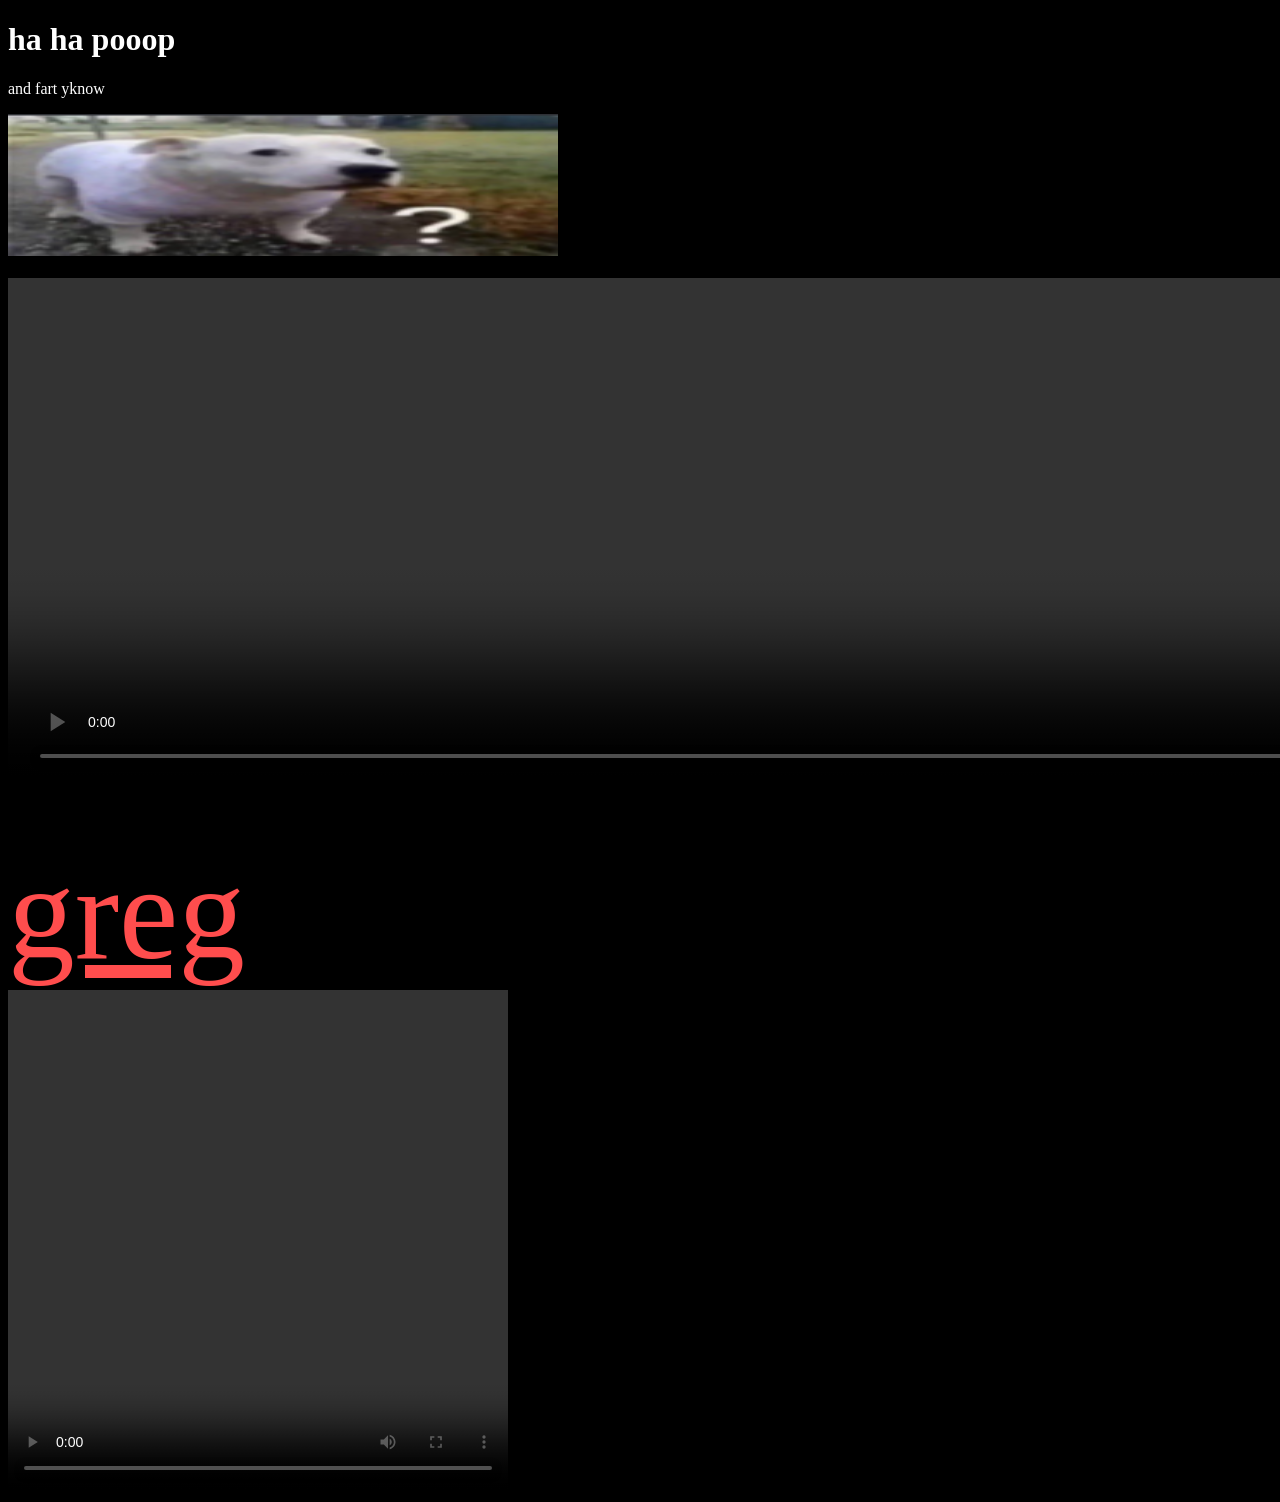
==== index.html @ 11129ce2 "Add files via upload" ====
<!DOCTYPE html>
<html lang="en"
<html>
<head>


<body style="background-color:black;">
    <h1 style="color:white;">ha ha pooop</h1>
    <p style="color:white;"> and fart yknow</p>
    <img src="dog.png" alt="dog" width="550" height="142"> 
    <br>
    <br>
    <video width="1500" height="500" controls>
        <source src="DAMN.mp4" type="video/mp4">
      Your browser does not support the DAMN tag.
      </video> 
</body>
<br>
<br>
<br>
<br>
<a href="https://www.youtube.com/watch?v=XR-81xAZ_ms" style="color:#ff4d4d;font-family:'Roboto Thin';font-size:100pt">greg</a>
<br>

</html>

<video width="500" height="500" controls>
    <source src="skeleton_yard.mp4" type="video/mp4">
  skelteon
  </video>
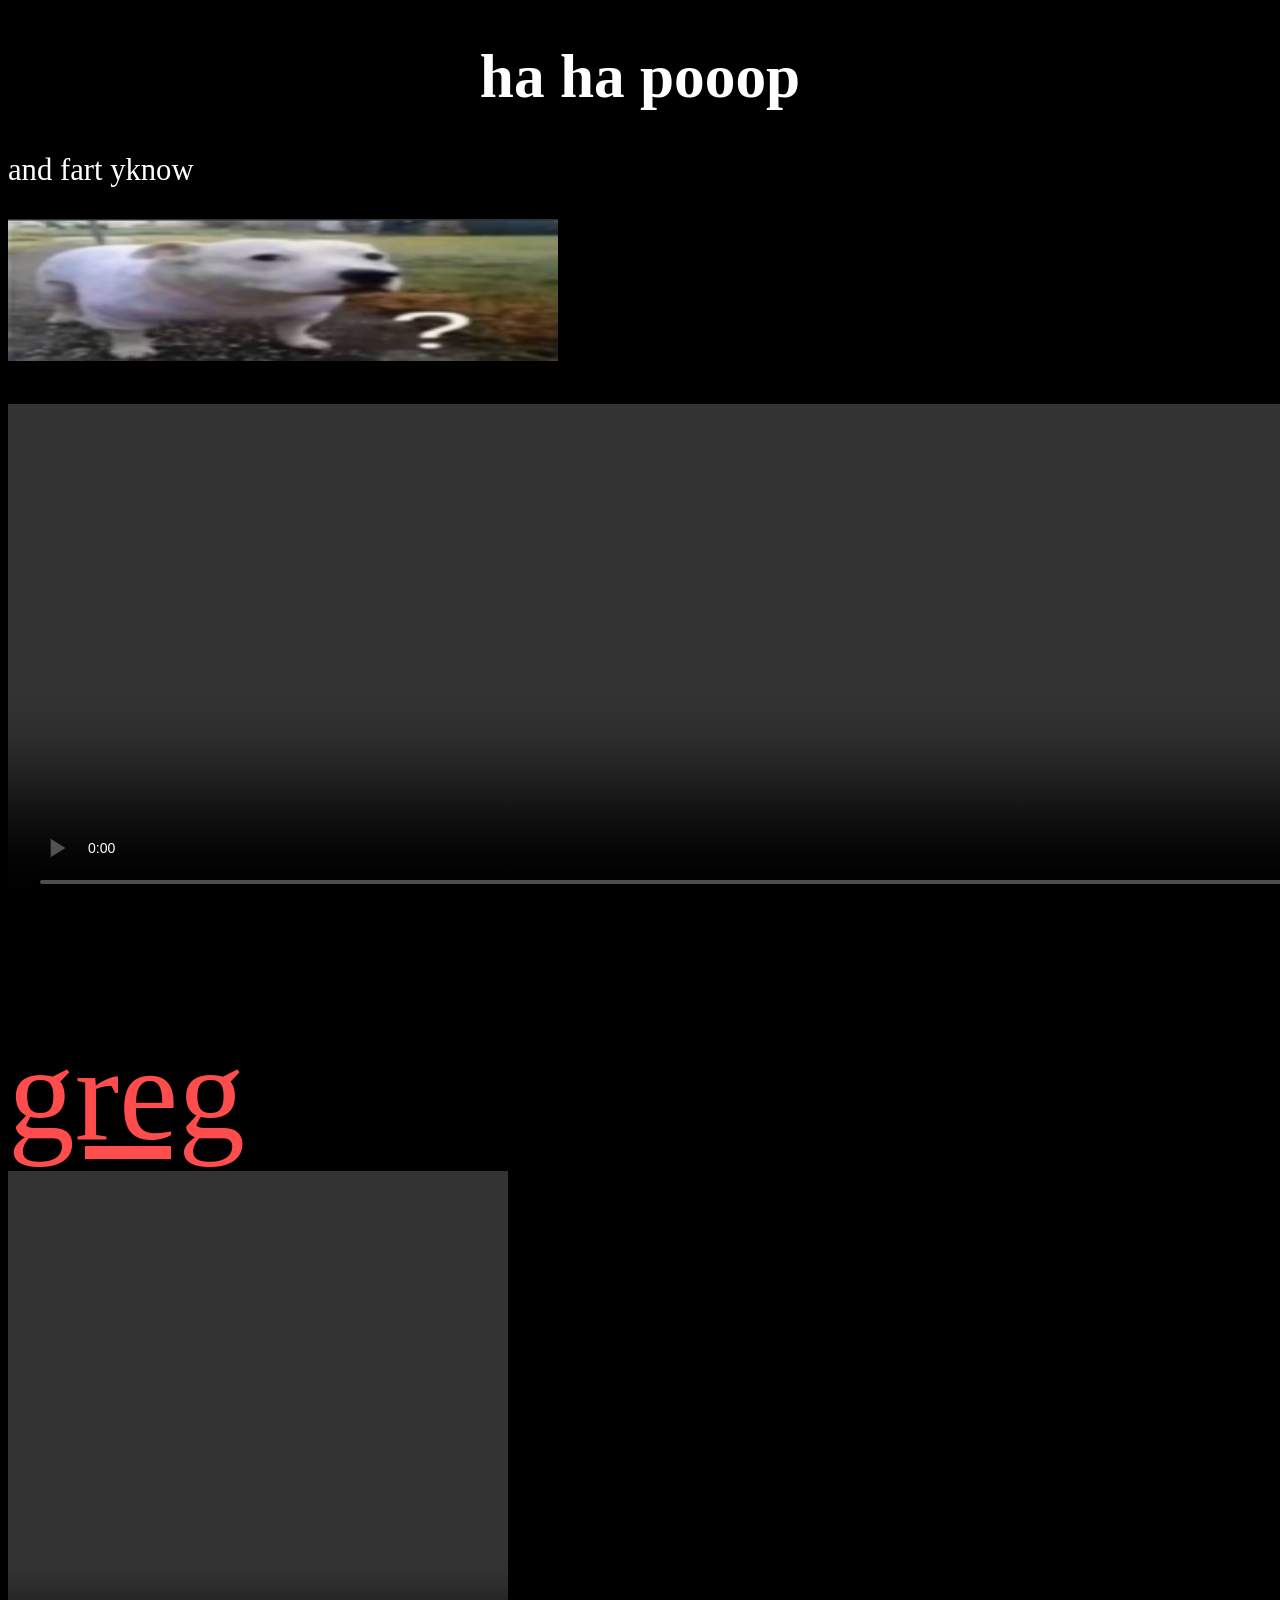
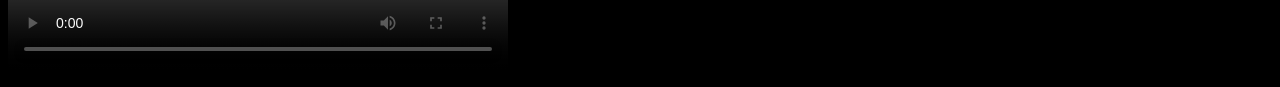
==== commit 1057b6ca: "Add files via upload" ====
--- a/index.html
+++ b/index.html
@@ -3,9 +3,11 @@
 <html>
 <head>
 
-
-<body style="background-color:black;">
-    <h1 style="color:white;">ha ha pooop</h1>
+<style>
+  h1 {text-align: center;}
+</style>
+<body style="background-color:black;font-size:23pt">
+    <h1 {text-align: center;} style="color:white;">ha ha pooop</h1>
     <p style="color:white;"> and fart yknow</p>
     <img src="dog.png" alt="dog" width="550" height="142"> 
     <br>
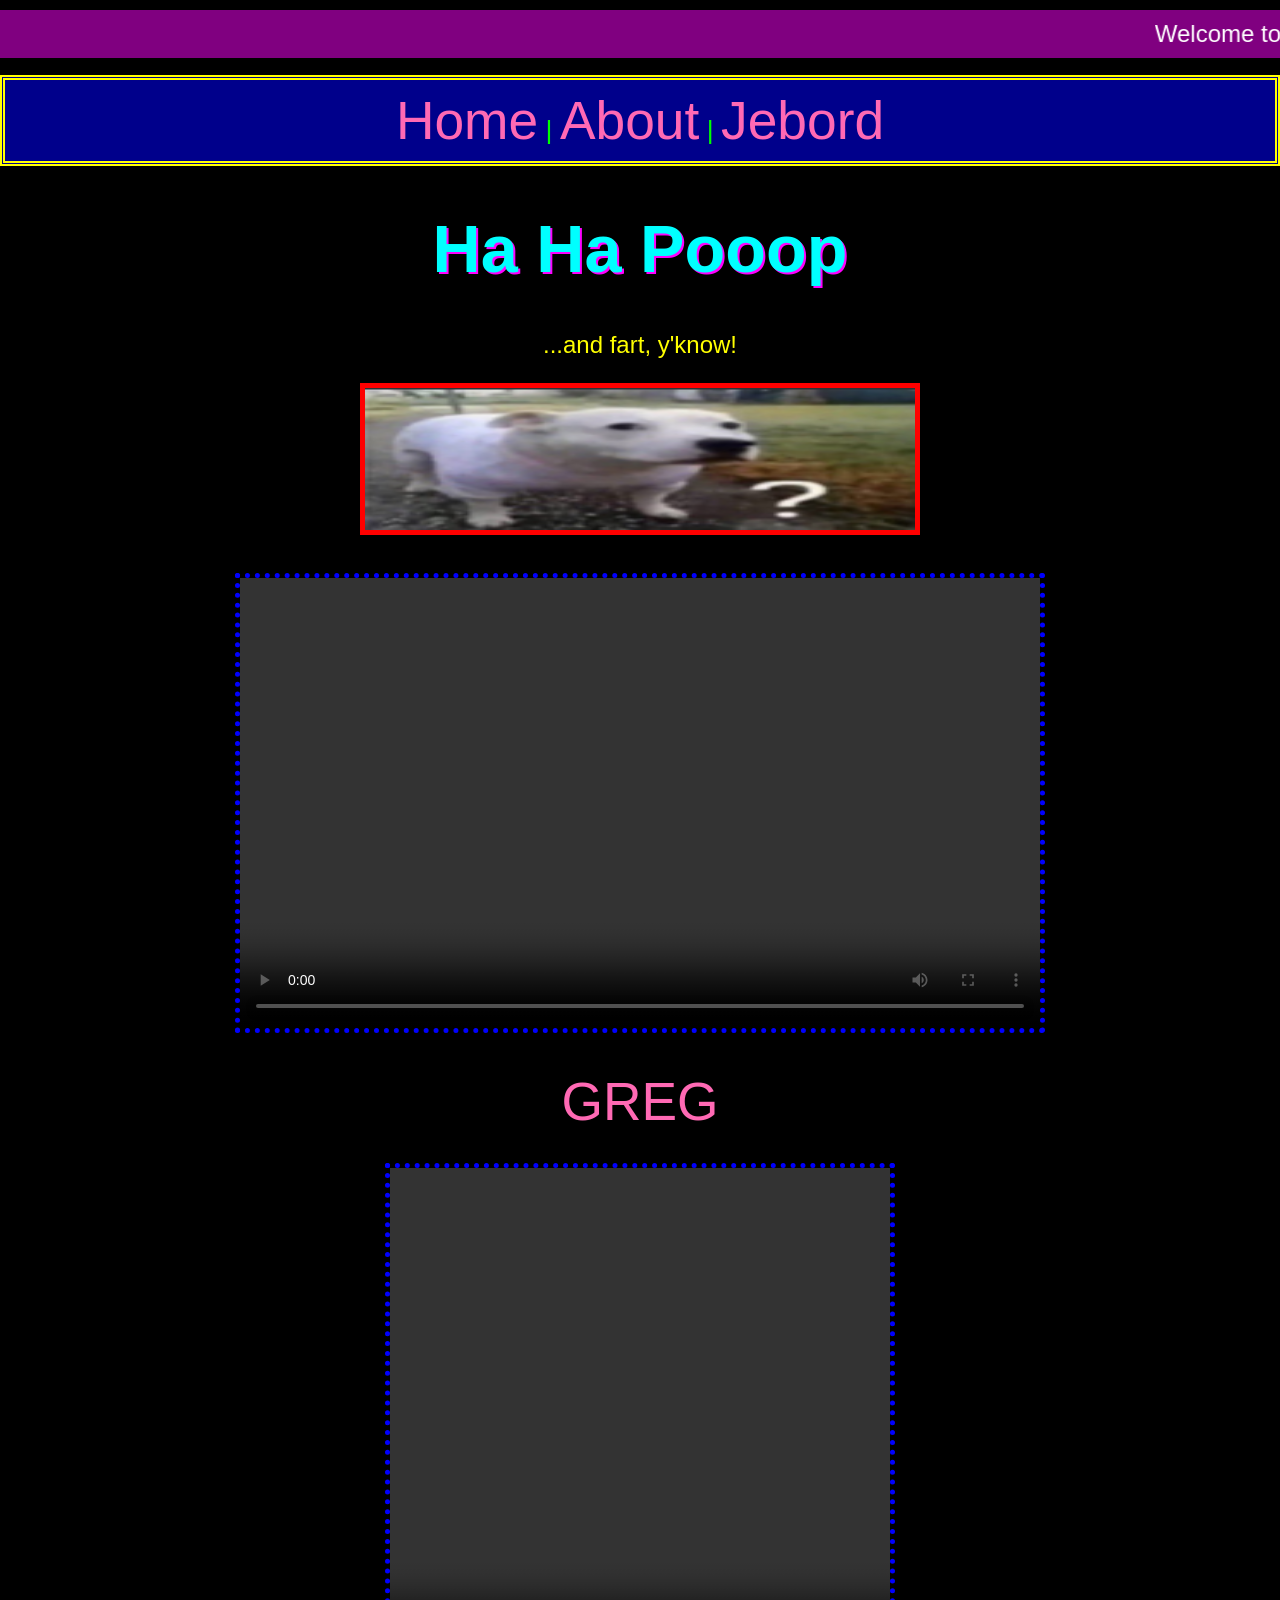
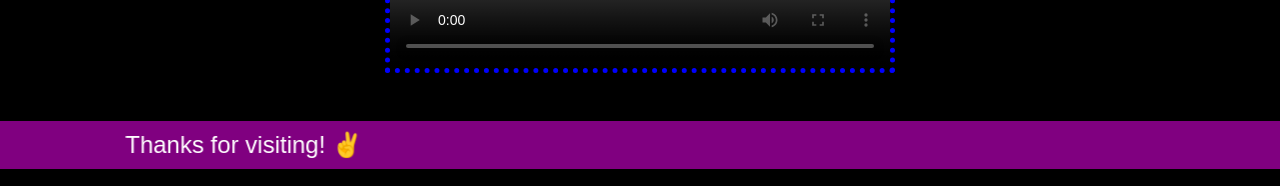
==== commit dbb0bc26: "Add files via upload" ====
--- a/index.html
+++ b/index.html
@@ -1,32 +1,103 @@
 <!DOCTYPE html>
-<html lang="en"
-<html>
+<html lang="en">
 <head>
+    <meta charset="UTF-8">
+    <title>websit </title>
+    <style>
+        body {
+            background-color: black;
+            color: lime;
+            font-family: "Comic Sans MS", cursive, sans-serif;
+            font-size: 20pt;
+            text-align: center;
+            margin: 0;
+            padding: 0;
+        }
+        h1 {
+            color: cyan;
+            font-size: 50pt;
+            text-shadow: 2px 2px magenta;
+            animation: blink 1s infinite;
+        }
+        p {
+            font-size: 18pt;
+            color: yellow;
+        }
+        a {
+            color: hotpink;
+            text-decoration: none;
+            font-size: 40pt;
+        }
+        a:hover {
+            color: lime;
+            text-decoration: underline;
+        }
+        img {
+            border: 5px solid red;
+        }
+        marquee {
+            color: white;
+            background: purple;
+            font-size: 18pt;
+            padding: 10px;
+            margin: 10px 0;
+        }
+        video {
+            border: 5px dotted blue;
+        }
+        @keyframes blink {
+            0%, 100% {
+                opacity: 1;
+            }
+            50% {
+                opacity: 0;
+            }
+        }
+        nav {
+            background-color: darkblue;
+            padding: 10px;
+            margin-bottom: 20px;
+            border: 5px double yellow;
+        }
+        nav a {
+            display: inline-block;
+        }@keyframes blink {
+            0%, 100% {
+                opacity: 1;
+            }
+            50% {
+                opacity: 0;
+            }
+          }
+    </style>
+</head>
+<body>
+    <marquee behavior="scroll" direction="left">Welcome to the Coolest Website Ever! 😎</marquee>
 
-<style>
-  h1 {text-align: center;}
-</style>
-<body style="background-color:black;font-size:23pt">
-    <h1 {text-align: center;} style="color:white;">ha ha pooop</h1>
-    <p style="color:white;"> and fart yknow</p>
-    <img src="dog.png" alt="dog" width="550" height="142"> 
-    <br>
-    <br>
-    <video width="1500" height="500" controls>
+    <nav>
+      <a href="index.html">Home </a>
+      |
+      <a href="about.html">About</a>
+      |
+      <a href="https://cullenk2atwit.github.io/Jeboard/">Jebord</a>
+      
+  </nav>
+    <h1>Ha Ha Pooop</h1>
+    <p>...and fart, y'know!</p>
+    <img src="dog.png" alt="dog" width="550" height="142">
+    <br><br>
+    <video width="800" height="450" controls>
         <source src="DAMN.mp4" type="video/mp4">
-      Your browser does not support the DAMN tag.
-      </video> 
+        Your browser does not support the video tag.
+    </video>
+    <br><br>
+    <a href="https://www.youtube.com/watch?v=XR-81xAZ_ms">GREG</a>
+    <br><br>
+    <video width="500" height="500" controls>
+        <source src="skeleton_yard.mp4" type="video/mp4">
+        Skeleton Yard
+    </video>
+    <br><br>
+    <marquee behavior="alternate" direction="right">Thanks for visiting! ✌️</marquee>
 </body>
-<br>
-<br>
-<br>
-<br>
-<a href="https://www.youtube.com/watch?v=XR-81xAZ_ms" style="color:#ff4d4d;font-family:'Roboto Thin';font-size:100pt">greg</a>
-<br>
-
 </html>
-
-<video width="500" height="500" controls>
-    <source src="skeleton_yard.mp4" type="video/mp4">
-  skelteon
-  </video> 
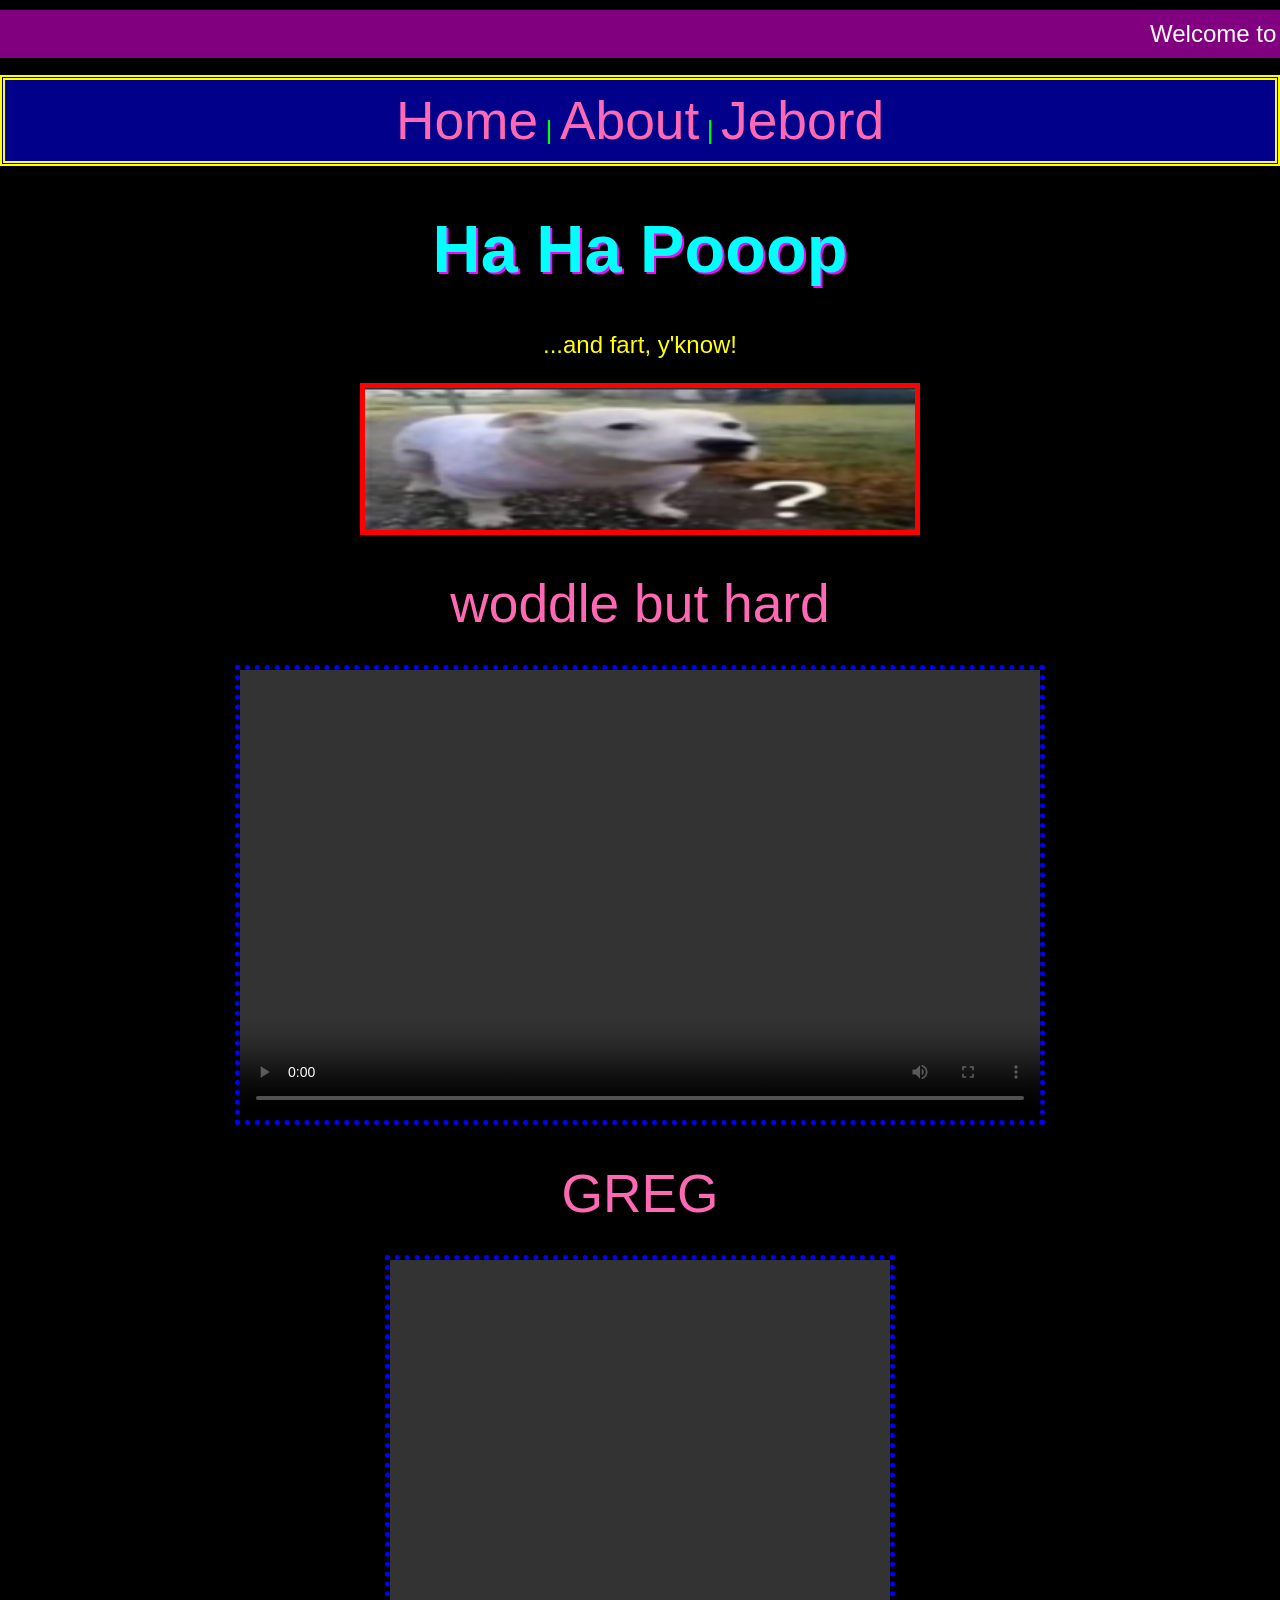
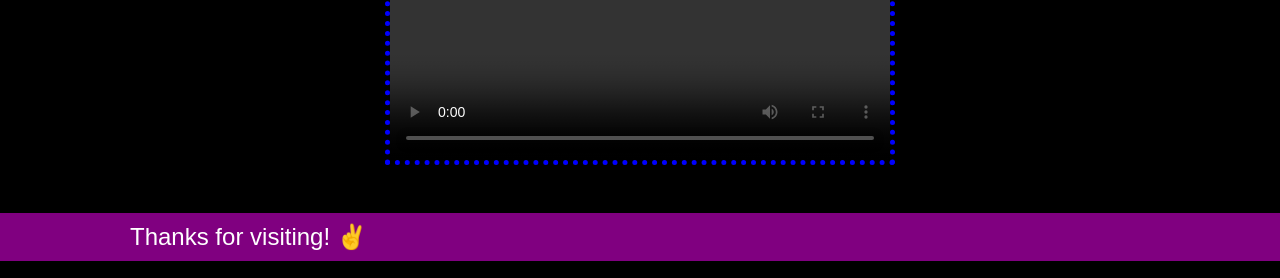
==== commit 6d092555: "Add files via upload" ====
--- a/index.html
+++ b/index.html
@@ -82,9 +82,12 @@
       <a href="https://cullenk2atwit.github.io/Jeboard/">Jebord</a>
       
   </nav>
+ 
     <h1>Ha Ha Pooop</h1>
     <p>...and fart, y'know!</p>
     <img src="dog.png" alt="dog" width="550" height="142">
+    <br><br>
+    <a href="https://cullenk2atwit.github.io/worldle/">woddle but hard</a>
     <br><br>
     <video width="800" height="450" controls>
         <source src="DAMN.mp4" type="video/mp4">
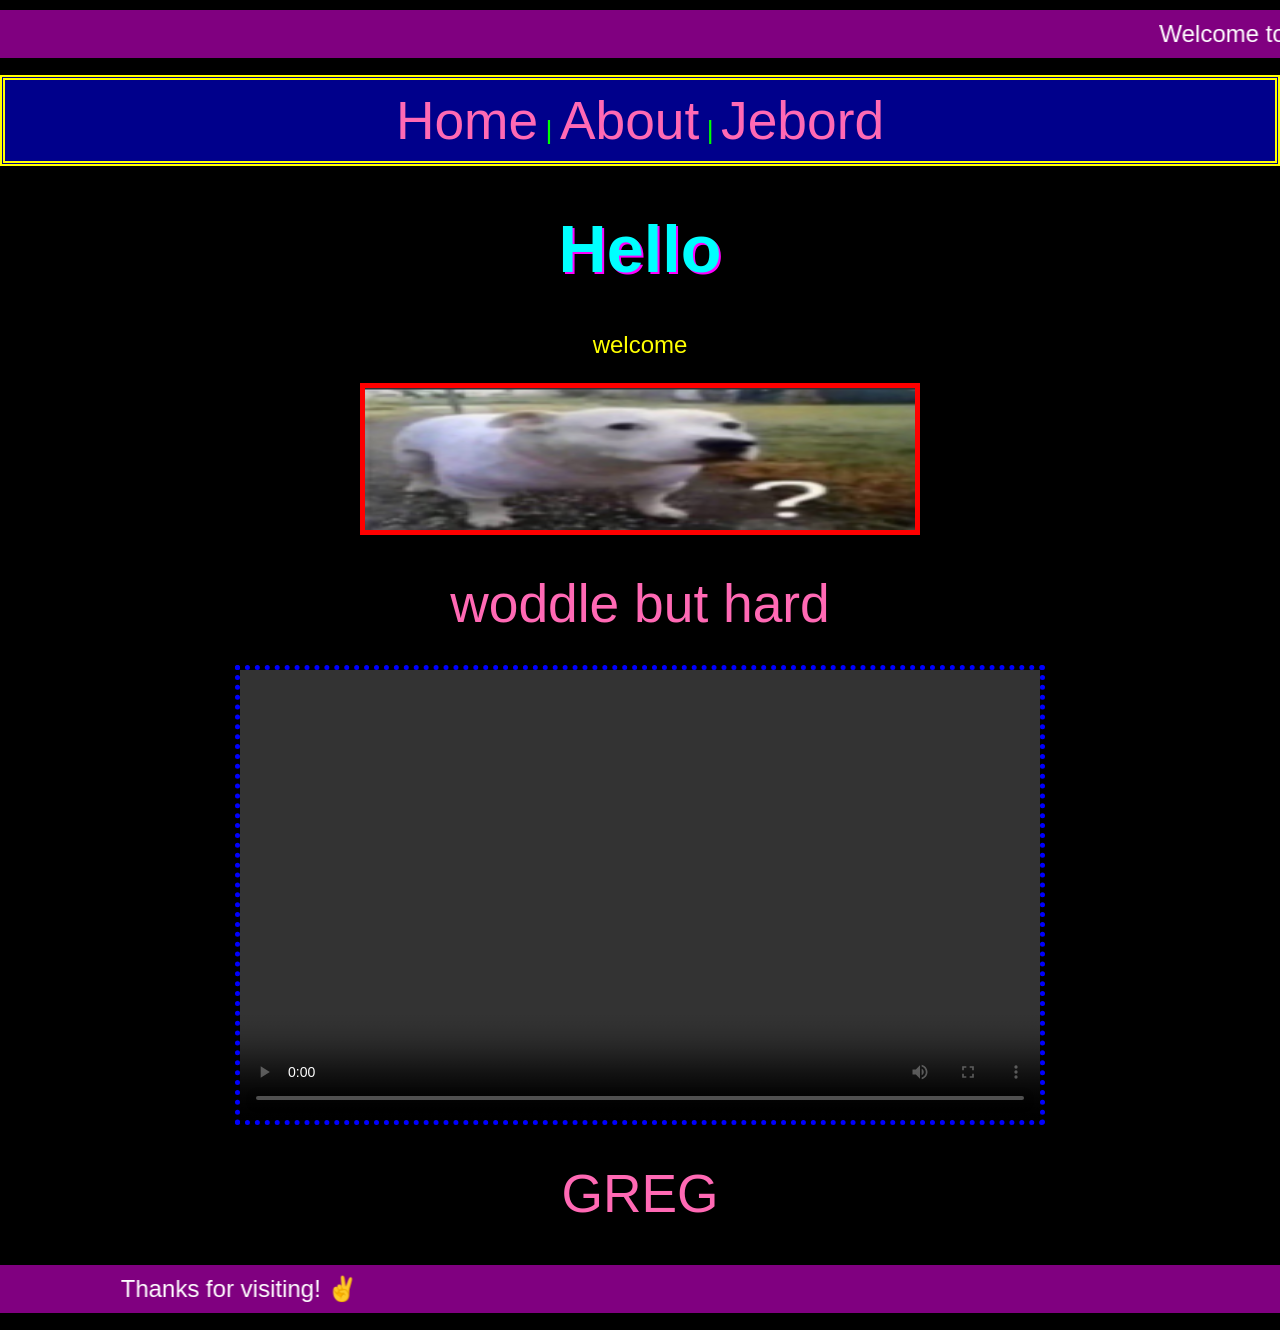
==== commit 82fa7115: "Change heading and paragraph content in index.html Updated the heading and paragraph text for clarit" ====
--- a/index.html
+++ b/index.html
@@ -83,8 +83,8 @@
       
   </nav>
  
-    <h1>Ha Ha Pooop</h1>
-    <p>...and fart, y'know!</p>
+    <h1>Hello</h1>
+    <p>welcome</p>
     <img src="dog.png" alt="dog" width="550" height="142">
     <br><br>
     <a href="https://cullenk2atwit.github.io/worldle/">woddle but hard</a>
@@ -96,11 +96,7 @@
     <br><br>
     <a href="https://www.youtube.com/watch?v=XR-81xAZ_ms">GREG</a>
     <br><br>
-    <video width="500" height="500" controls>
-        <source src="skeleton_yard.mp4" type="video/mp4">
-        Skeleton Yard
-    </video>
-    <br><br>
     <marquee behavior="alternate" direction="right">Thanks for visiting! ✌️</marquee>
 </body>
 </html>
+
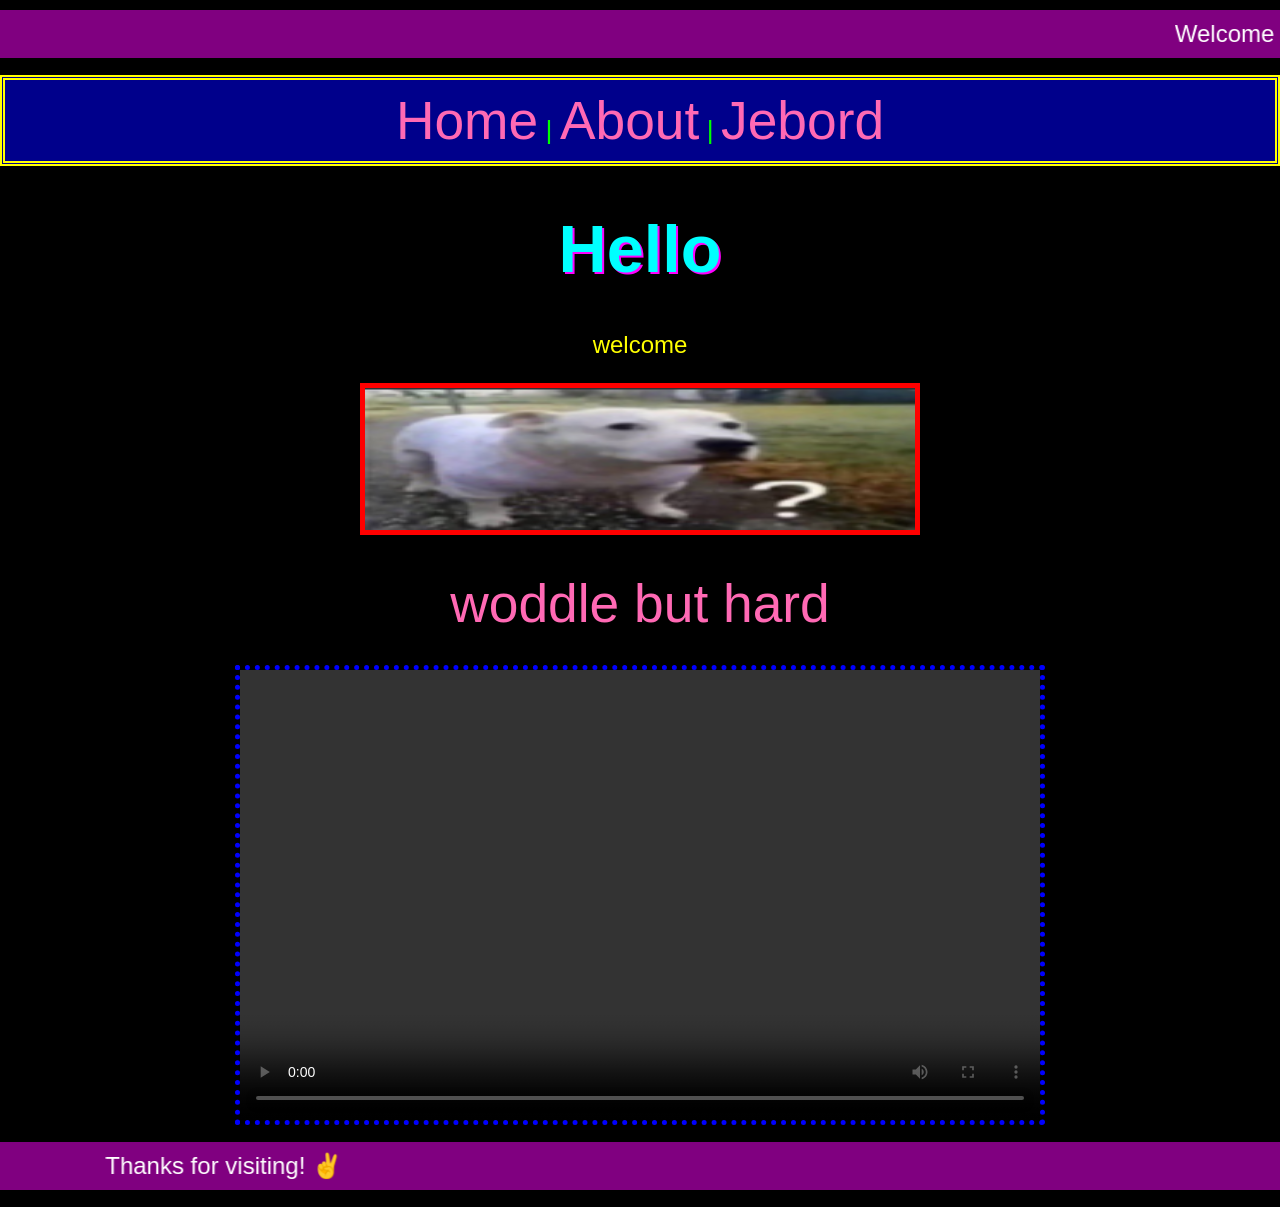
==== commit 809c0c91: "Fix HTML formatting and structure" ====
--- a/index.html
+++ b/index.html
@@ -93,10 +93,8 @@
         <source src="DAMN.mp4" type="video/mp4">
         Your browser does not support the video tag.
     </video>
-    <br><br>
-    <a href="https://www.youtube.com/watch?v=XR-81xAZ_ms">GREG</a>
-    <br><br>
     <marquee behavior="alternate" direction="right">Thanks for visiting! ✌️</marquee>
 </body>
 </html>
 
+
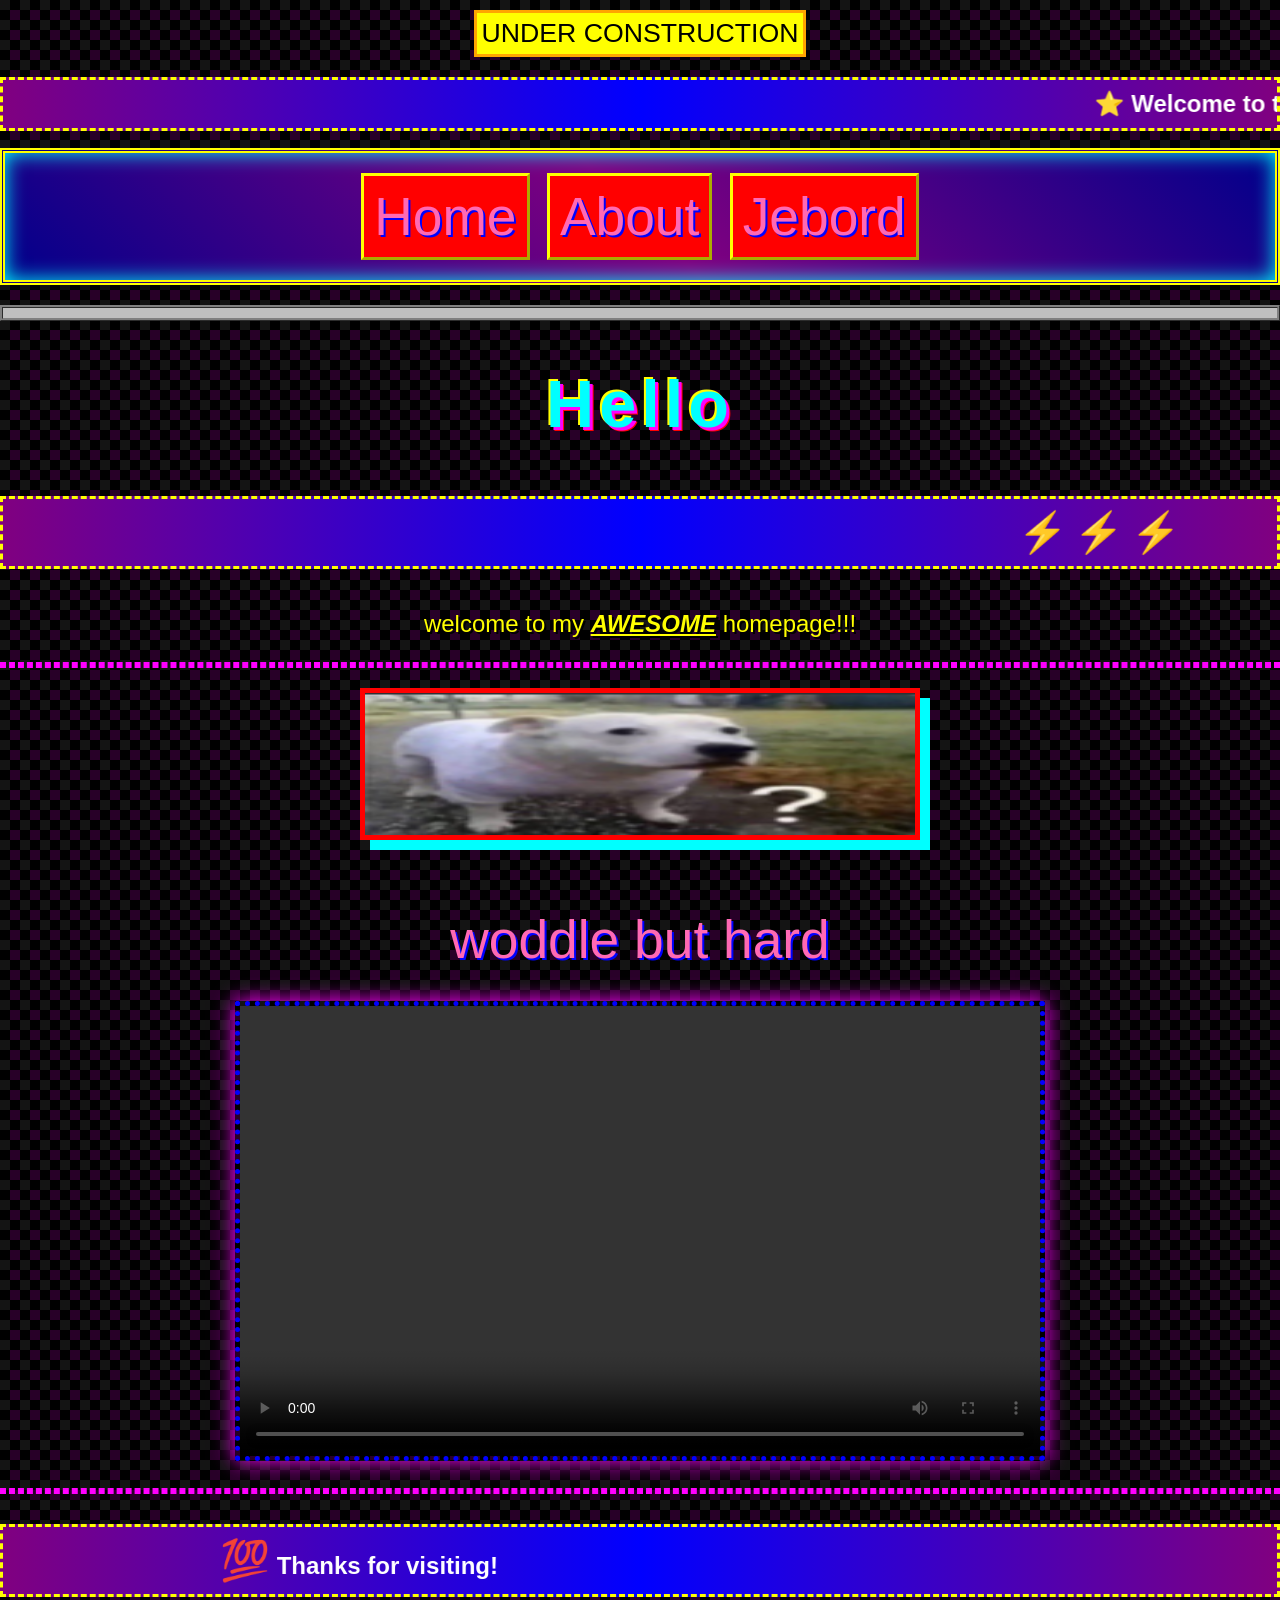
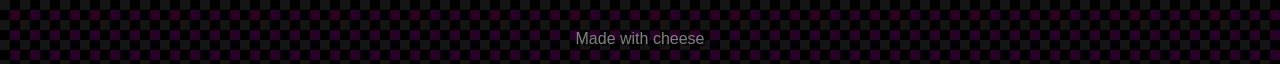
==== commit 8ef28003: "Revamp index.html with new styles and animations Updated the website's HTML structure and styling, e" ====
--- a/index.html
+++ b/index.html
@@ -2,99 +2,226 @@
 <html lang="en">
 <head>
     <meta charset="UTF-8">
-    <title>websit </title>
+    <title>🌟 websit 🌟</title>
     <style>
         body {
-            background-color: black;
+            background: black url('data:image/svg+xml;utf8,<svg xmlns="http://www.w3.org/2000/svg" width="20" height="20"><rect fill="rgb(20,20,20)" width="10" height="10"/><rect fill="rgb(40,0,40)" x="10" y="10" width="10" height="10"/></svg>');
             color: lime;
             font-family: "Comic Sans MS", cursive, sans-serif;
             font-size: 20pt;
             text-align: center;
             margin: 0;
             padding: 0;
-        }
+            cursor: url('data:image/svg+xml;utf8,<svg xmlns="http://www.w3.org/2000/svg" width="16" height="16"><text y="14" font-size="14">👆</text></svg>'), auto;
+        }
+        
+        .construction {
+            background: yellow;
+            color: black;
+            padding: 5px;
+            border: 3px solid orange;
+            display: inline-block;
+            margin: 10px;
+            animation: shake 0.5s infinite;
+        }
+        
+        @keyframes shake {
+            0%, 100% { transform: rotate(-2deg); }
+            50% { transform: rotate(2deg); }
+        }
+        
         h1 {
             color: cyan;
             font-size: 50pt;
-            text-shadow: 2px 2px magenta;
-            animation: blink 1s infinite;
-        }
+            text-shadow: 3px 3px magenta, -2px -2px yellow, 4px 4px red;
+            animation: blink 1s infinite, rainbow 3s infinite;
+            letter-spacing: 5px;
+        }
+        
+        @keyframes rainbow {
+            0% { color: cyan; }
+            25% { color: lime; }
+            50% { color: yellow; }
+            75% { color: magenta; }
+            100% { color: cyan; }
+        }
+        
         p {
             font-size: 18pt;
             color: yellow;
-        }
+            text-shadow: 2px 2px black;
+        }
+        
         a {
             color: hotpink;
             text-decoration: none;
             font-size: 40pt;
-        }
+            text-shadow: 2px 2px blue;
+        }
+        
         a:hover {
             color: lime;
             text-decoration: underline;
-        }
+            animation: blink 0.3s infinite;
+        }
+        
         img {
             border: 5px solid red;
-        }
+            box-shadow: 10px 10px 0px cyan;
+            animation: float 3s ease-in-out infinite;
+        }
+        
+        @keyframes float {
+            0%, 100% { transform: translateY(0px); }
+            50% { transform: translateY(-20px); }
+        }
+        
         marquee {
             color: white;
-            background: purple;
+            background: linear-gradient(90deg, purple, blue, purple);
             font-size: 18pt;
             padding: 10px;
             margin: 10px 0;
-        }
+            border: 3px dashed yellow;
+            font-weight: bold;
+        }
+        
         video {
             border: 5px dotted blue;
-        }
+            box-shadow: 0 0 20px magenta;
+        }
+        
         @keyframes blink {
-            0%, 100% {
-                opacity: 1;
-            }
-            50% {
-                opacity: 0;
-            }
-        }
+            0%, 100% { opacity: 1; }
+            50% { opacity: 0; }
+        }
+        
         nav {
-            background-color: darkblue;
-            padding: 10px;
+            background: linear-gradient(45deg, darkblue, purple, darkblue);
+            padding: 15px;
             margin-bottom: 20px;
             border: 5px double yellow;
-        }
+            box-shadow: inset 0 0 20px cyan;
+        }
+        
         nav a {
             display: inline-block;
-        }@keyframes blink {
-            0%, 100% {
-                opacity: 1;
-            }
-            50% {
-                opacity: 0;
-            }
-          }
+            background: red;
+            padding: 10px;
+            margin: 5px;
+            border: 3px outset yellow;
+            animation: pulse 2s infinite;
+        }
+        
+        @keyframes pulse {
+            0%, 100% { transform: scale(1); }
+            50% { transform: scale(1.1); }
+        }
+        
+        .counter {
+            background: black;
+            color: lime;
+            border: 3px solid lime;
+            padding: 10px;
+            display: inline-block;
+            font-size: 16pt;
+            margin: 20px;
+            font-family: "Courier New", monospace;
+        }
+        
+        .geocities-banner {
+            background: silver;
+            border: 3px ridge gray;
+            padding: 5px;
+            margin: 10px 0;
+            font-size: 12pt;
+            color: black;
+        }
+        
+        .sparkle {
+            display: inline-block;
+            animation: spin 2s linear infinite;
+        }
+        
+        @keyframes spin {
+            from { transform: rotate(0deg); }
+            to { transform: rotate(360deg); }
+        }
+        
+        hr {
+            border: 3px dashed magenta;
+            margin: 20px 0;
+        }
+        
+        .webring {
+            background: darkgreen;
+            color: yellow;
+            padding: 15px;
+            border: 5px ridge lime;
+            margin: 20px auto;
+            max-width: 600px;
+            font-size: 14pt;
+        }
     </style>
 </head>
 <body>
-    <marquee behavior="scroll" direction="left">Welcome to the Coolest Website Ever! 😎</marquee>
-
+    <div class="construction">UNDER CONSTRUCTION </div>
+    
+    <marquee behavior="scroll" direction="left" scrollamount="10">
+        <span class="sparkle">⭐</span> Welcome to the Coolest Website Ever! 
+    
+    </marquee>
+    
     <nav>
-      <a href="index.html">Home </a>
-      |
-      <a href="about.html">About</a>
-      |
-      <a href="https://cullenk2atwit.github.io/Jeboard/">Jebord</a>
-      
-  </nav>
+        <a href="index.html">Home</a>
+        <a href="about.html"> About</a>
+        <a href="https://cullenk2atwit.github.io/Jeboard/"> Jebord</a>
+    </nav>
+    
+    <div class="geocities-banner">
+        
+    </div>
  
-    <h1>Hello</h1>
-    <p>welcome</p>
+    <h1>Hello </h1>
+    
+    <marquee behavior="alternate" scrollamount="5">
+        <span style="color: red; font-size: 30pt;">⚡</span>
+        <span style="color: yellow; font-size: 30pt;">⚡</span>
+        <span style="color: lime; font-size: 30pt;">⚡</span>
+    </marquee>
+    
+    <p>welcome to my <b><i><u>AWESOME</u></i></b> homepage!!!</p>
+    
+    <hr>
+    
     <img src="dog.png" alt="dog" width="550" height="142">
+    
     <br><br>
-    <a href="https://cullenk2atwit.github.io/worldle/">woddle but hard</a>
+    
+    
+    <br>
+    
+    <a href="https://cullenk2atwit.github.io/worldle/"> woddle but hard </a>
+    
     <br><br>
+    
     <video width="800" height="450" controls>
         <source src="DAMN.mp4" type="video/mp4">
         Your browser does not support the video tag.
     </video>
-    <marquee behavior="alternate" direction="right">Thanks for visiting! ✌️</marquee>
+    
+    <hr>
+    
+    
+    <marquee behavior="alternate" direction="right" scrollamount="12">
+        <span style="font-size: 30pt;">💯</span> Thanks for visiting! 
+    </marquee>
+    
+    <p style="font-size: 12pt; color: gray;">
+        Made with cheese
+    </p>
 </body>
 </html>
 
 
+
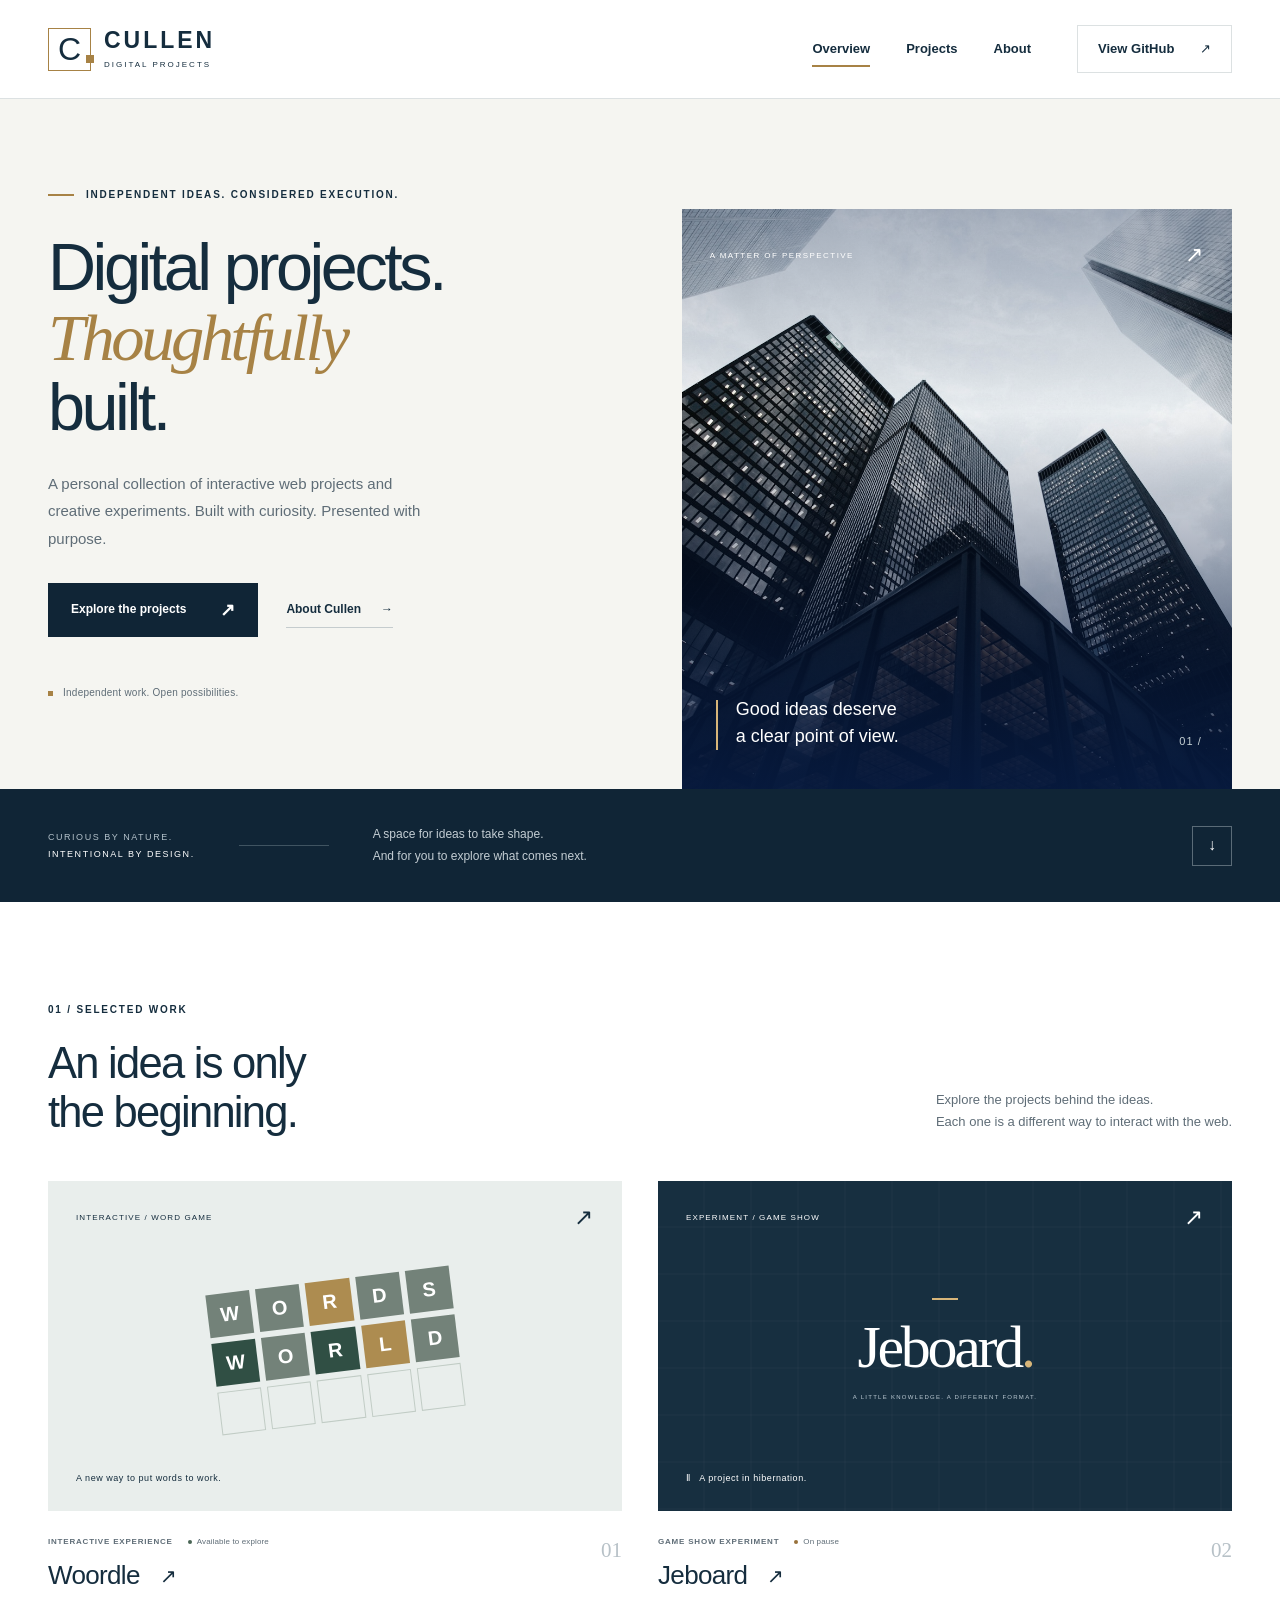
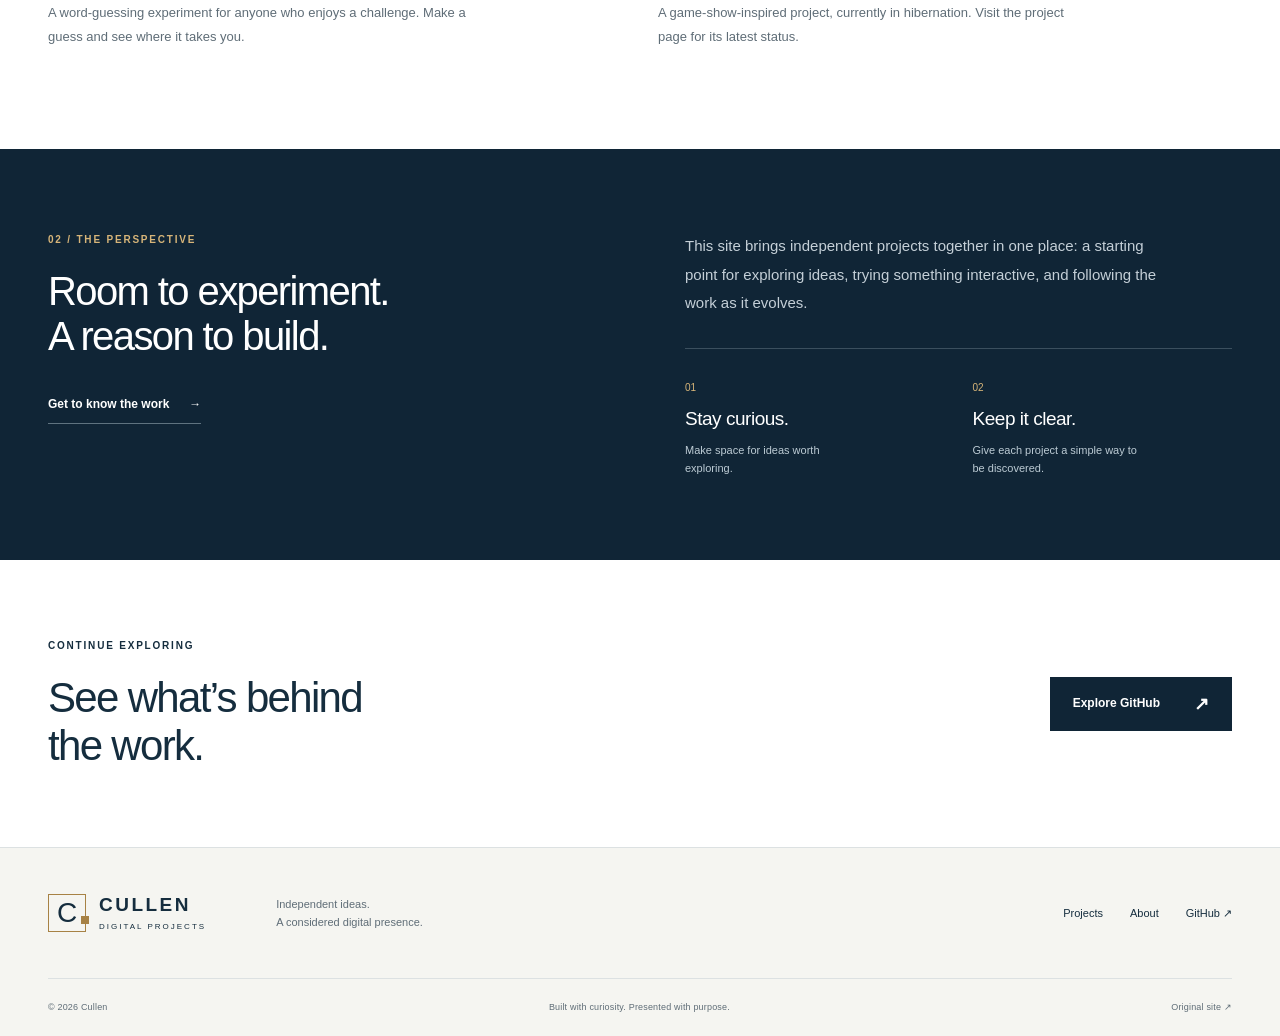
==== commit 56014262: "Redesign Cullen website with a corporate visual system" ====
--- a/index.html
+++ b/index.html
@@ -1,227 +1,36 @@
-<!DOCTYPE html>
-<html lang="en">
-<head>
-    <meta charset="UTF-8">
-    <title>🌟 websit 🌟</title>
-    <style>
-        body {
-            background: black url('data:image/svg+xml;utf8,<svg xmlns="http://www.w3.org/2000/svg" width="20" height="20"><rect fill="rgb(20,20,20)" width="10" height="10"/><rect fill="rgb(40,0,40)" x="10" y="10" width="10" height="10"/></svg>');
-            color: lime;
-            font-family: "Comic Sans MS", cursive, sans-serif;
-            font-size: 20pt;
-            text-align: center;
-            margin: 0;
-            padding: 0;
-            cursor: url('data:image/svg+xml;utf8,<svg xmlns="http://www.w3.org/2000/svg" width="16" height="16"><text y="14" font-size="14">👆</text></svg>'), auto;
-        }
-        
-        .construction {
-            background: yellow;
-            color: black;
-            padding: 5px;
-            border: 3px solid orange;
-            display: inline-block;
-            margin: 10px;
-            animation: shake 0.5s infinite;
-        }
-        
-        @keyframes shake {
-            0%, 100% { transform: rotate(-2deg); }
-            50% { transform: rotate(2deg); }
-        }
-        
-        h1 {
-            color: cyan;
-            font-size: 50pt;
-            text-shadow: 3px 3px magenta, -2px -2px yellow, 4px 4px red;
-            animation: blink 1s infinite, rainbow 3s infinite;
-            letter-spacing: 5px;
-        }
-        
-        @keyframes rainbow {
-            0% { color: cyan; }
-            25% { color: lime; }
-            50% { color: yellow; }
-            75% { color: magenta; }
-            100% { color: cyan; }
-        }
-        
-        p {
-            font-size: 18pt;
-            color: yellow;
-            text-shadow: 2px 2px black;
-        }
-        
-        a {
-            color: hotpink;
-            text-decoration: none;
-            font-size: 40pt;
-            text-shadow: 2px 2px blue;
-        }
-        
-        a:hover {
-            color: lime;
-            text-decoration: underline;
-            animation: blink 0.3s infinite;
-        }
-        
-        img {
-            border: 5px solid red;
-            box-shadow: 10px 10px 0px cyan;
-            animation: float 3s ease-in-out infinite;
-        }
-        
-        @keyframes float {
-            0%, 100% { transform: translateY(0px); }
-            50% { transform: translateY(-20px); }
-        }
-        
-        marquee {
-            color: white;
-            background: linear-gradient(90deg, purple, blue, purple);
-            font-size: 18pt;
-            padding: 10px;
-            margin: 10px 0;
-            border: 3px dashed yellow;
-            font-weight: bold;
-        }
-        
-        video {
-            border: 5px dotted blue;
-            box-shadow: 0 0 20px magenta;
-        }
-        
-        @keyframes blink {
-            0%, 100% { opacity: 1; }
-            50% { opacity: 0; }
-        }
-        
-        nav {
-            background: linear-gradient(45deg, darkblue, purple, darkblue);
-            padding: 15px;
-            margin-bottom: 20px;
-            border: 5px double yellow;
-            box-shadow: inset 0 0 20px cyan;
-        }
-        
-        nav a {
-            display: inline-block;
-            background: red;
-            padding: 10px;
-            margin: 5px;
-            border: 3px outset yellow;
-            animation: pulse 2s infinite;
-        }
-        
-        @keyframes pulse {
-            0%, 100% { transform: scale(1); }
-            50% { transform: scale(1.1); }
-        }
-        
-        .counter {
-            background: black;
-            color: lime;
-            border: 3px solid lime;
-            padding: 10px;
-            display: inline-block;
-            font-size: 16pt;
-            margin: 20px;
-            font-family: "Courier New", monospace;
-        }
-        
-        .geocities-banner {
-            background: silver;
-            border: 3px ridge gray;
-            padding: 5px;
-            margin: 10px 0;
-            font-size: 12pt;
-            color: black;
-        }
-        
-        .sparkle {
-            display: inline-block;
-            animation: spin 2s linear infinite;
-        }
-        
-        @keyframes spin {
-            from { transform: rotate(0deg); }
-            to { transform: rotate(360deg); }
-        }
-        
-        hr {
-            border: 3px dashed magenta;
-            margin: 20px 0;
-        }
-        
-        .webring {
-            background: darkgreen;
-            color: yellow;
-            padding: 15px;
-            border: 5px ridge lime;
-            margin: 20px auto;
-            max-width: 600px;
-            font-size: 14pt;
-        }
-    </style>
-</head>
-<body>
-    <div class="construction">UNDER CONSTRUCTION </div>
-    
-    <marquee behavior="scroll" direction="left" scrollamount="10">
-        <span class="sparkle">⭐</span> Welcome to the Coolest Website Ever! 
-    
-    </marquee>
-    
-    <nav>
-        <a href="index.html">Home</a>
-        <a href="about.html"> About</a>
-        <a href="https://cullenk2atwit.github.io/Jeboard/"> Jebord</a>
-    </nav>
-    
-    <div class="geocities-banner">
-        
-    </div>
- 
-    <h1>Hello </h1>
-    
-    <marquee behavior="alternate" scrollamount="5">
-        <span style="color: red; font-size: 30pt;">⚡</span>
-        <span style="color: yellow; font-size: 30pt;">⚡</span>
-        <span style="color: lime; font-size: 30pt;">⚡</span>
-    </marquee>
-    
-    <p>welcome to my <b><i><u>AWESOME</u></i></b> homepage!!!</p>
-    
-    <hr>
-    
-    <img src="dog.png" alt="dog" width="550" height="142">
-    
-    <br><br>
-    
-    
-    <br>
-    
-    <a href="https://cullenk2atwit.github.io/worldle/"> woddle but hard </a>
-    
-    <br><br>
-    
-    <video width="800" height="450" controls>
-        <source src="DAMN.mp4" type="video/mp4">
-        Your browser does not support the video tag.
-    </video>
-    
-    <hr>
-    
-    
-    <marquee behavior="alternate" direction="right" scrollamount="12">
-        <span style="font-size: 30pt;">💯</span> Thanks for visiting! 
-    </marquee>
-    
-    <p style="font-size: 12pt; color: gray;">
-        Made with cheese
-    </p>
-</body>
-</html>
-
-
-
+﻿<!doctype html>
+<html lang="en"><head>
+<meta charset="utf-8"><meta name="viewport" content="width=device-width, initial-scale=1">
+<meta name="description" content="Explore Cullen's independent digital projects, interactive web experiences, and creative experiments.">
+<meta name="theme-color" content="#102536"><meta property="og:title" content="Cullen — Digital projects. Thoughtfully built."><meta property="og:description" content="Independent ideas, interactive projects, and a considered approach to the web."><meta property="og:type" content="website"><meta property="og:url" content="https://cullenk2atwit.github.io/"><meta property="og:image" content="https://cullenk2atwit.github.io/assets/architecture.jpg">
+<title>Cullen — Digital Projects</title><link rel="icon" href="assets/favicon.svg" type="image/svg+xml"><link rel="stylesheet" href="styles.css"><script src="script.js" defer></script>
+</head><body>
+<a class="skip-link" href="#main">Skip to content</a>
+<header class="site-header"><div class="container header-inner">
+<a class="brand" href="index.html" aria-label="Cullen home"><span class="brand-mark" aria-hidden="true">C<i></i></span><span>CULLEN<small>DIGITAL PROJECTS</small></span></a>
+<button class="menu-toggle" type="button" aria-controls="primary-nav" aria-expanded="false" hidden>Menu <span aria-hidden="true">+</span></button>
+<nav class="primary-nav" id="primary-nav" aria-label="Main navigation"><a href="index.html" aria-current="page">Overview</a><a href="#projects">Projects</a><a href="about.html">About</a><a class="nav-cta" href="https://github.com/cullenk2atwit">View GitHub <span aria-hidden="true">↗</span></a></nav>
+</div></header>
+<main id="main">
+<section class="hero" aria-labelledby="hero-title"><div class="container hero-grid"><div class="hero-copy">
+<p class="eyebrow"><i></i> INDEPENDENT IDEAS. CONSIDERED EXECUTION.</p>
+<h1 id="hero-title">Digital projects.<br><em>Thoughtfully</em><br>built.</h1>
+<p class="hero-description">A personal collection of interactive web projects and creative experiments. Built with curiosity. Presented with purpose.</p>
+<div class="button-row"><a class="button" href="#projects">Explore the projects <span aria-hidden="true">↗</span></a><a class="text-link" href="about.html">About Cullen <span aria-hidden="true">→</span></a></div>
+<p class="hero-note"><i></i>Independent work. Open possibilities.</p></div>
+<div class="hero-visual"><img src="assets/architecture.jpg" width="1600" height="1067" alt="Looking upward between glass towers toward an open sky" fetchpriority="high"><div class="visual-topline"><span>A MATTER OF PERSPECTIVE</span><span aria-hidden="true">↗</span></div><div class="visual-caption"><i></i><p>Good ideas deserve<br><strong>a clear point of view.</strong></p><span class="caption-index" aria-hidden="true">01 /</span></div></div>
+</div></section>
+<div class="intro-strip"><div class="container intro-strip-inner"><p>CURIOUS BY NATURE.<br><strong>INTENTIONAL BY DESIGN.</strong></p><span class="strip-line" aria-hidden="true"></span><p>A space for ideas to take shape.<br>And for you to explore what comes next.</p><a href="#projects" aria-label="Scroll to selected projects">↓</a></div></div>
+<section class="section projects-section" id="projects" aria-labelledby="projects-title"><div class="container">
+<div class="section-heading"><div><p class="eyebrow">01 / SELECTED WORK</p><h2 id="projects-title">An idea is only<br>the beginning.</h2></div><p>Explore the projects behind the ideas.<br>Each one is a different way to interact with the web.</p></div>
+<div class="projects-grid">
+<article class="project"><a class="project-art word-art" href="https://cullenk2atwit.github.io/worldle/" aria-label="Open Woordle, an interactive word game"><div class="art-meta"><span>INTERACTIVE / WORD GAME</span><span aria-hidden="true">↗</span></div><div class="word-board" aria-hidden="true"><span>W</span><span>O</span><span class="gold">R</span><span>D</span><span>S</span><span class="green">W</span><span>O</span><span class="green">R</span><span class="gold">L</span><span>D</span><span class="outline"></span><span class="outline"></span><span class="outline"></span><span class="outline"></span><span class="outline"></span></div><span class="art-label">A new way to put words to work.</span></a>
+<div class="project-detail"><div><p class="project-type">INTERACTIVE EXPERIENCE <span class="status"><i></i>Available to explore</span></p><h3><a href="https://cullenk2atwit.github.io/worldle/">Woordle <span aria-hidden="true">↗</span></a></h3><p>A word-guessing experiment for anyone who enjoys a challenge. Make a guess and see where it takes you.</p></div><span class="project-number" aria-hidden="true">01</span></div></article>
+<article class="project"><a class="project-art jeboard-art" href="https://cullenk2atwit.github.io/Jeboard/" aria-label="Visit Jeboard, currently on pause"><div class="art-meta"><span>EXPERIMENT / GAME SHOW</span><span aria-hidden="true">↗</span></div><div class="jeboard-identity" aria-hidden="true"><i></i><span>Jeboard<b>.</b></span><small>A LITTLE KNOWLEDGE. A DIFFERENT FORMAT.</small></div><span class="art-label">Ⅱ &nbsp; A project in hibernation.</span></a>
+<div class="project-detail"><div><p class="project-type">GAME SHOW EXPERIMENT <span class="status paused"><i></i>On pause</span></p><h3><a href="https://cullenk2atwit.github.io/Jeboard/">Jeboard <span aria-hidden="true">↗</span></a></h3><p>A game-show-inspired project, currently in hibernation. Visit the project page for its latest status.</p></div><span class="project-number" aria-hidden="true">02</span></div></article>
+</div></div></section>
+<section class="perspective-section" aria-labelledby="perspective-title"><div class="container perspective-grid"><div><p class="eyebrow">02 / THE PERSPECTIVE</p><h2 id="perspective-title">Room to experiment.<br>A reason to build.</h2><a class="text-link light-link" href="about.html">Get to know the work <span aria-hidden="true">→</span></a></div><div class="perspective-copy"><p>This site brings independent projects together in one place: a starting point for exploring ideas, trying something interactive, and following the work as it evolves.</p><div class="principles"><div><span>01</span><h3>Stay curious.</h3><p>Make space for ideas worth exploring.</p></div><div><span>02</span><h3>Keep it clear.</h3><p>Give each project a simple way to be discovered.</p></div></div></div></div></section>
+<section class="container closing-section" aria-labelledby="closing-title"><div><p class="eyebrow">CONTINUE EXPLORING</p><h2 id="closing-title">See what’s behind<br>the work.</h2></div><a class="button" href="https://github.com/cullenk2atwit">Explore GitHub <span aria-hidden="true">↗</span></a></section>
+</main>
+<footer class="site-footer"><div class="container footer-top"><a class="brand" href="index.html"><span class="brand-mark" aria-hidden="true">C<i></i></span><span>CULLEN<small>DIGITAL PROJECTS</small></span></a><p>Independent ideas.<br>A considered digital presence.</p><nav aria-label="Footer navigation"><a href="#projects">Projects</a><a href="about.html">About</a><a href="https://github.com/cullenk2atwit">GitHub ↗</a></nav></div><div class="container footer-bottom"><span>© <span data-year>2026</span> Cullen</span><span>Built with curiosity. Presented with purpose.</span><a href="archive.html">Original site ↗</a></div></footer>
+</body></html>
--- a/styles.css
+++ b/styles.css
@@ -0,0 +1,17 @@
+﻿/* Cullen Digital Projects: shared, dependency-free visual system. */
+:root{--navy:#102536;--ink:#152d3e;--muted:#5f6d77;--gold:#a78245;--gold-light:#d7b579;--paper:#f5f5f1;--line:#dce1e2}
+*{box-sizing:border-box}html{scroll-behavior:smooth;scroll-padding-top:108px}body{margin:0;background:#fff;color:var(--ink);font:16px/1.65 "Segoe UI",Arial,Helvetica,sans-serif;-webkit-font-smoothing:antialiased}a{color:inherit;text-decoration:none}button{font:inherit}img{display:block;max-width:100%}h1,h2,h3,p{margin:0}h1,h2,h3{line-height:1.12;font-weight:500}a:focus-visible,button:focus-visible{outline:3px solid var(--gold);outline-offset:6px}::selection{background:#e5d5b6;color:var(--navy)}.container{width:min(1240px,calc(100% - 96px));margin-inline:auto}.skip-link{position:fixed;left:20px;top:12px;padding:12px 22px;z-index:100;background:var(--navy);color:white;transform:translateY(-170%)}.skip-link:focus{transform:none}.site-header{background:#fffffff9;border-bottom:1px solid var(--line);position:sticky;top:0;z-index:20}.header-inner{display:flex;justify-content:space-between;align-items:center;min-height:98px;gap:32px}.brand{display:inline-flex;align-items:center;gap:13px;font-weight:650;font-size:23px;line-height:1;letter-spacing:.13em}.brand-mark{position:relative;font-size:32px;font-weight:500;width:43px;height:43px;display:grid;place-items:center;border:1px solid var(--gold);letter-spacing:0}.brand-mark i{position:absolute;width:8px;height:8px;right:-4px;bottom:7px;background:var(--gold)}.brand small{display:block;font-size:8px;letter-spacing:.25em;font-weight:500;margin-top:9px}.primary-nav{display:flex;align-items:center;gap:36px;font-size:13px;font-weight:550}.primary-nav>a{position:relative;padding-block:12px}.primary-nav>a:not(.nav-cta):after{content:"";position:absolute;bottom:5px;left:0;right:0;height:2px;background:var(--gold);transform:scaleX(0);transform-origin:left;transition:transform .2s}.primary-nav>a:hover:after,.primary-nav>a[aria-current]:after{transform:scaleX(1)}.primary-nav .nav-cta{border:1px solid var(--line);padding:12px 20px;margin-left:10px}.nav-cta span{margin-left:22px}.nav-cta:hover{border-color:var(--gold)}.menu-toggle{border:1px solid var(--line);background:white;color:var(--ink);padding:9px 15px;cursor:pointer}.menu-toggle span{padding-left:16px}
+.hero{background:var(--paper);overflow:hidden}.hero-grid{display:grid;grid-template-columns:1.05fr 1fr;gap:56px;min-height:690px;align-items:center}.hero-copy{padding:62px 0}.eyebrow{font-size:10px;letter-spacing:.18em;font-weight:650;line-height:1.65;text-transform:uppercase;display:flex;align-items:center;gap:12px}.eyebrow>i{width:26px;height:2px;background:var(--gold)}h1{font-size:clamp(54px,5.2vw,76px);letter-spacing:-.052em;line-height:1.05;margin-top:30px}h1 em{font-family:Georgia,"Times New Roman",serif;font-weight:400;color:var(--gold);letter-spacing:-.052em}.hero-description{max-width:390px;color:var(--muted);font-size:15px;line-height:1.85;margin-top:27px}.button-row{display:flex;align-items:center;gap:28px;margin-top:30px}.button{display:inline-flex;align-items:center;justify-content:space-between;gap:34px;padding:16px 23px;font-size:12px;font-weight:600;min-height:54px;background:var(--navy);color:white;transition:background .2s,transform .2s}.button:hover{background:#23475d;transform:translateY(-2px)}.button span{font-size:18px;line-height:1}.text-link{font-size:12px;font-weight:600;display:inline-flex;align-items:center;gap:20px;padding-block:8px;border-bottom:1px solid #c5ccce}.text-link:hover{border-color:var(--gold);color:var(--gold)}.hero-note{display:flex;align-items:center;gap:10px;color:var(--muted);font-size:10px;letter-spacing:.025em;margin-top:48px}.hero-note>i{width:5px;height:5px;background:var(--gold)}.hero-visual{position:relative;height:580px;align-self:end;background:var(--navy)}.hero-visual>img{width:100%;height:100%;object-fit:cover;object-position:47% center;filter:saturate(.35)}.hero-visual:after{content:"";position:absolute;inset:0;background:linear-gradient(180deg,#071c4448,transparent 35%,#071c44e0);pointer-events:none}.visual-topline{position:absolute;inset:28px 28px auto;z-index:1;display:flex;align-items:center;justify-content:space-between;font-size:8px;color:#fff;letter-spacing:.18em}.visual-topline>span:last-child{font-size:22px}.visual-caption{position:absolute;bottom:39px;left:34px;right:30px;display:flex;align-items:flex-end;gap:18px;z-index:1;color:white}.visual-caption>i{height:50px;width:2px;background:var(--gold-light);flex-shrink:0}.visual-caption p{font-size:18px;line-height:1.5;font-weight:300}.visual-caption strong{font-weight:500}.caption-index{margin-left:auto;font-size:11px;letter-spacing:.1em;color:#c5d0d4}.intro-strip{background:var(--navy);color:white}.intro-strip-inner{display:flex;align-items:center;gap:44px;padding-block:35px}.intro-strip p:first-child{font-size:9px;letter-spacing:.17em;line-height:1.9;flex-shrink:0;color:#b3c1ca}.intro-strip strong{font-weight:500;color:#fff}.strip-line{width:90px;height:1px;background:#405461}.intro-strip p:nth-of-type(2){font-size:12px;line-height:1.8;color:#c3cdd3}.intro-strip a{margin-left:auto;border:1px solid #5a6b77;width:40px;height:40px;display:grid;place-items:center}.intro-strip a:hover{background:#294357}
+.section{padding-block:100px}.section-heading{display:flex;align-items:flex-end;justify-content:space-between;gap:50px;margin-bottom:44px}h2{font-size:clamp(34px,3.4vw,48px);letter-spacing:-.04em;margin-top:20px;line-height:1.13}.section-heading>p{max-width:330px;font-size:13px;color:var(--muted);padding-bottom:5px}.projects-grid{display:grid;grid-template-columns:1fr 1fr;gap:36px}.project-art{position:relative;height:330px;overflow:hidden;display:flex;flex-direction:column;padding:25px 28px;transition:box-shadow .25s}.project-art:hover{box-shadow:0 12px 28px #10253620}.art-meta{display:flex;justify-content:space-between;align-items:center;font-size:8px;letter-spacing:.14em}.art-meta>span:last-child{font-size:23px;line-height:1}.word-art{background:#e9eeec;color:var(--ink)}.word-board{width:245px;display:grid;grid-template-columns:repeat(5,1fr);gap:6px;margin:auto;transform:rotate(-7deg);transition:transform .3s}.project-art:hover .word-board{transform:rotate(-3deg)}.word-board>span{height:43px;display:grid;place-items:center;font-size:20px;font-weight:600;background:#738279;color:white}.word-board>.green{background:#304f44}.word-board>.gold{background:#ad8c50}.word-board>.outline{background:transparent;border:1px solid #c1ccc5}.art-label{font-size:9px;letter-spacing:.06em;position:relative;z-index:1}.jeboard-art{background:#172f40;color:white}.jeboard-art:before{content:"";position:absolute;inset:0;background:linear-gradient(transparent 96%,#ffffff04 96%),linear-gradient(90deg,transparent 96%,#ffffff04 96%);background-size:47px 47px}.jeboard-identity{display:flex;flex-direction:column;align-items:center;justify-content:center;flex:1;position:relative}.jeboard-identity>i{width:26px;height:2px;background:var(--gold-light);margin-bottom:17px}.jeboard-identity>span{font-family:Georgia,"Times New Roman",serif;font-size:60px;letter-spacing:-.055em;line-height:1}.jeboard-identity b{color:var(--gold-light);font-weight:400}.jeboard-identity small{font-size:6px;letter-spacing:.21em;margin-top:16px;color:#bdcbd4}.project-detail{display:flex;gap:25px;padding-top:24px}.project-type{display:flex;align-items:center;flex-wrap:wrap;gap:10px;font-size:8px;letter-spacing:.1em;font-weight:600;color:var(--muted)}.status{font-size:8px;letter-spacing:.015em;display:inline-flex;align-items:center;gap:5px;margin-left:5px;font-weight:400}.status i{width:4px;height:4px;border-radius:50%;background:#496554}.status.paused i{background:#98713a}h3{font-size:26px;letter-spacing:-.025em;margin-top:13px}.project h3 a{display:inline-flex;gap:20px;align-items:center}.project h3 a span{font-size:20px}.project h3 a:hover{color:var(--gold)}.project-detail>div>p:last-child{font-size:13px;line-height:1.85;color:var(--muted);margin-top:11px;max-width:420px}.project-number{font-family:Georgia,serif;color:#b7c1c7;font-size:21px;line-height:1;margin-left:auto;padding-top:5px}
+.perspective-section{background:var(--navy);color:white;padding-block:83px}.perspective-grid{display:grid;grid-template-columns:1fr 1fr;gap:90px}.perspective-section .eyebrow{color:var(--gold-light)}.perspective-section h2{font-size:40px}.light-link{color:white;border-color:#5f7380;margin-top:28px}.perspective-copy>p{font-size:15px;line-height:1.9;color:#c4cfd7;max-width:480px}.principles{display:grid;grid-template-columns:1fr 1fr;gap:28px;border-top:1px solid #3b4f5e;margin-top:30px;padding-top:24px}.principles span{color:var(--gold-light);font-size:10px}.principles h3{font-size:19px;margin-top:9px}.principles p{font-size:11px;color:#bccbd4;margin-top:11px;max-width:170px}.closing-section{padding-block:78px;display:flex;align-items:center;justify-content:space-between;gap:40px}.closing-section h2{font-size:42px}.site-footer{border-top:1px solid var(--line);background:var(--paper)}.footer-top{display:flex;align-items:center;padding-block:46px;gap:70px}.footer-top .brand{font-size:19px}.footer-top .brand-mark{width:38px;height:38px;font-size:28px}.footer-top>p{font-size:11px;color:var(--muted)}.footer-top nav{display:flex;gap:27px;margin-left:auto;font-size:11px}.footer-top nav a:hover,.footer-bottom a:hover{color:var(--gold)}.footer-bottom{border-top:1px solid var(--line);padding-block:21px;display:flex;align-items:center;justify-content:space-between;gap:20px;color:var(--muted);font-size:9px;letter-spacing:.02em}
+.about-hero{display:grid;grid-template-columns:1.25fr 1fr;gap:90px;padding-block:85px 65px;align-items:end}.about-hero h1{font-size:clamp(48px,5.1vw,72px)}.about-intro{padding-bottom:8px}.section-number{display:block;font-family:Georgia,serif;font-size:70px;letter-spacing:-.06em;color:#cbd2d5;margin-bottom:25px}.about-intro>p{font-size:20px;line-height:1.6;max-width:330px}.about-intro .text-link{margin-top:22px}.about-image{height:330px;position:relative;overflow:hidden;background:var(--navy)}.about-image img{width:100%;height:100%;object-fit:cover;object-position:center 58%;filter:saturate(.3) brightness(.75)}.about-image>span{position:absolute;left:35px;bottom:26px;font-size:9px;letter-spacing:.2em;color:#fff}.about-story{display:grid;grid-template-columns:1fr 1.3fr;gap:95px}.about-story .lead{font-size:23px;line-height:1.6;margin-bottom:23px;color:var(--ink)}.about-story p:not(.eyebrow):not(.lead){font-size:14px;color:var(--muted);line-height:1.9;margin-bottom:19px}.about-story .text-link{margin-top:6px}.about-directory{padding-block:70px 80px;background:var(--paper)}.about-directory h2{margin-bottom:35px}.directory-row{display:flex;align-items:center;border-top:1px solid #cfd7d9;gap:35px;padding:26px 0}.directory-row:last-child{border-bottom:1px solid #cfd7d9}.directory-number{font-family:Georgia,serif;color:var(--gold);font-size:18px}.directory-row strong{display:block;font-size:23px;font-weight:500;letter-spacing:-.03em}.directory-row small{display:block;font-size:12px;color:var(--muted);margin-top:5px}.directory-status{margin-left:auto;font-size:11px}.directory-row>span:last-child{font-size:25px}.directory-row:hover strong{color:var(--gold)}
+@media(min-width:1500px){.hero-grid{min-height:740px}.hero-visual{height:640px}}
+@media(max-width:1100px){.container{width:calc(100% - 64px)}.hero-grid{gap:35px;min-height:650px}.hero-visual{height:550px}.hero-copy .eyebrow{font-size:8px}.primary-nav{gap:24px}h1{font-size:60px}.button-row{gap:20px}.button{gap:20px;padding:15px 20px}.perspective-grid{gap:50px}.project-type{font-size:7px;gap:4px}.status{font-size:7px}.footer-top{gap:40px}}
+@media(max-width:800px){html{scroll-padding-top:90px}.container{width:calc(100% - 48px)}.header-inner{min-height:80px;gap:18px}.brand{font-size:20px}.brand-mark{width:37px;height:37px;font-size:28px}.primary-nav{gap:18px;font-size:12px}.primary-nav .nav-cta{margin-left:0;padding:9px 12px}.nav-cta span{margin-left:8px}.hero-grid{gap:25px;min-height:595px}h1{font-size:49px}.hero-copy{padding-block:45px}.hero-copy .eyebrow{font-size:7px;gap:8px;letter-spacing:.1em}.hero-description{font-size:13px}.hero-visual{height:510px}.hero-note{margin-top:29px;font-size:8px}.button-row{align-items:flex-start;flex-direction:column;gap:10px;margin-top:23px}.visual-caption{left:22px;bottom:28px;right:20px;gap:12px}.visual-caption p{font-size:16px}.caption-index{display:none}.visual-topline{inset:20px 20px auto;font-size:6px}.intro-strip-inner{gap:25px;padding-block:28px}.strip-line{width:40px}.section{padding-block:70px}.section-heading{gap:30px}.section-heading>p{max-width:245px;font-size:12px}.projects-grid{gap:24px}.project-art{height:280px;padding:20px}.word-board{width:210px;gap:5px}.word-board>span{height:37px;font-size:18px}.art-meta{font-size:6px}.art-label{font-size:8px}.jeboard-identity>span{font-size:47px}.jeboard-identity small{font-size:5px}.project-type{gap:7px}.status{margin-left:0}.project-number{display:none}.project-detail{padding-top:20px}.project-detail>div>p:last-child{font-size:12px}.perspective-section{padding-block:65px}.perspective-grid{gap:35px}.perspective-section h2{font-size:33px}.perspective-copy>p{font-size:13px}.principles{gap:15px}.principles h3{font-size:17px}.closing-section{padding-block:60px}.closing-section h2{font-size:36px}.footer-top{gap:25px;flex-wrap:wrap}.footer-top>p{font-size:10px}.footer-top nav{gap:18px}.about-hero{gap:40px;padding-block:60px}.about-hero h1{font-size:53px}.about-intro>p{font-size:17px}.about-story{gap:45px}.about-story .lead{font-size:20px}.about-image{height:280px}}
+@media(max-width:600px){.container{width:calc(100% - 40px)}.header-inner{min-height:78px;flex-wrap:wrap;padding-block:16px}.brand{font-size:19px;gap:11px}.brand small{font-size:7px}.menu-toggle:not([hidden]){display:block}.primary-nav{display:flex;width:100%;flex-direction:column;align-items:stretch;gap:0;padding:10px 0 4px;border-top:1px solid var(--line)}.primary-nav>a{padding:13px 2px}.primary-nav>a:after{display:none}.primary-nav>a[aria-current]{color:#87652f}.primary-nav .nav-cta{margin-top:8px;display:flex;justify-content:space-between;padding:11px 14px}.js .primary-nav{display:none}.js .primary-nav.is-open{display:flex}.hero-grid{display:flex;flex-direction:column;gap:0;align-items:stretch;min-height:0}.hero-copy{padding-block:47px 40px}.hero-copy .eyebrow{font-size:8px;letter-spacing:.1em}.hero h1{font-size:clamp(51px,12.2vw,70px);margin-top:24px}.hero-description{font-size:14px;max-width:360px;margin-top:24px}.button-row{flex-direction:row;align-items:center;gap:24px;margin-top:26px}.button{font-size:11px;padding:15px 19px;gap:25px;min-height:52px}.button-row .text-link{font-size:11px;gap:10px}.hero-note{font-size:9px;margin-top:29px}.hero-visual{height:390px;width:100%;align-self:auto}.hero-visual>img{object-position:center 55%}.visual-topline{font-size:7px}.visual-caption p{font-size:19px}.visual-caption{bottom:30px;left:27px}.caption-index{display:block}.intro-strip-inner{gap:20px;flex-wrap:wrap;padding-block:26px}.intro-strip p:first-child{font-size:8px}.intro-strip p:nth-of-type(2){font-size:10px;max-width:165px}.intro-strip .strip-line{display:none}.intro-strip a{width:32px;height:32px;margin-left:auto}.section{padding-block:59px}.section-heading{display:block;margin-bottom:30px}.section-heading>p{margin-top:22px;max-width:330px;font-size:13px}.eyebrow{font-size:9px}h2{font-size:37px;margin-top:16px}.projects-grid{grid-template-columns:1fr;gap:42px}.project-art{height:300px;padding:23px}.art-meta{font-size:7px}.word-board{width:220px}.word-board>span{height:39px}.jeboard-identity>span{font-size:58px}.jeboard-identity small{font-size:6px}.art-label{font-size:9px}.project-detail{padding-top:20px}.project-type,.status{font-size:8px}.status{margin-left:7px}.project-number{display:block}.project-detail>div>p:last-child{font-size:13px}.perspective-section{padding-block:55px}.perspective-grid{grid-template-columns:1fr;gap:32px}.perspective-section h2{font-size:37px}.light-link{margin-top:23px}.perspective-copy>p{font-size:14px}.principles{gap:25px}.principles h3{font-size:19px}.principles p{font-size:12px}.closing-section{display:block;padding-block:54px}.closing-section h2{font-size:37px}.closing-section>.button{margin-top:27px}.footer-top{padding-block:33px;gap:26px}.footer-top>p{margin-left:auto;max-width:135px;font-size:9px}.footer-top nav{margin-left:0;gap:28px;width:100%;border-top:1px solid var(--line);padding-top:24px;font-size:12px}.footer-bottom{flex-wrap:wrap;padding-block:21px;font-size:9px;row-gap:12px}.footer-bottom>span:nth-child(2){order:3;width:100%}.footer-bottom>a{margin-left:auto}.about-hero{display:block;padding-block:49px 42px}.about-hero h1{font-size:clamp(48px,11.6vw,65px);margin-top:25px}.about-intro{padding-top:30px}.section-number{display:none}.about-intro>p{font-size:18px;max-width:310px}.about-intro .text-link{margin-top:17px}.about-image{height:260px}.about-image>span{left:20px;right:15px;font-size:7px;letter-spacing:.15em}.about-story{grid-template-columns:1fr;gap:30px}.about-story .lead{font-size:21px}.about-directory{padding-block:51px}.about-directory h2{font-size:34px;margin-bottom:27px}.directory-row{gap:18px;padding:23px 0}.directory-row strong{font-size:22px}.directory-row small{font-size:11px;max-width:220px;line-height:1.7}.directory-status{display:none}.directory-row>span:last-child{margin-left:auto}.directory-number{font-size:15px}}
+@media(max-width:360px){.button-row{gap:15px}.button-row .button{padding:14px;gap:15px}.hero-copy .eyebrow{font-size:7px}.intro-strip-inner{gap:12px}.intro-strip p:nth-of-type(2){max-width:145px}.footer-top>p{max-width:110px}.project-type{font-size:7px}}
+@media(prefers-reduced-motion:reduce){html{scroll-behavior:auto}*,*:before,*:after{transition:none!important;animation:none!important}.project-art:hover .word-board,.button:hover{transform:none}}
+.menu-toggle{display:none}@media(max-width:600px){.menu-toggle:not([hidden]){display:block}}
+@media(max-width:600px){.hero h1{font-size:clamp(39px,11.7vw,70px)}.about-hero h1{font-size:clamp(32px,10.3vw,65px)}}
+.text-link:hover,.project h3 a:hover,.footer-top nav a:hover,.footer-bottom a:hover,.directory-row:hover strong,.directory-number{color:#87652f}.light-link:hover{color:var(--gold-light)}
+@media(max-width:600px){.intro-strip a{display:none}.intro-strip-inner{justify-content:space-between;gap:16px}.intro-strip p:first-child{flex:0 1 43%}.intro-strip p:nth-of-type(2){flex:0 1 51%;max-width:none}}
